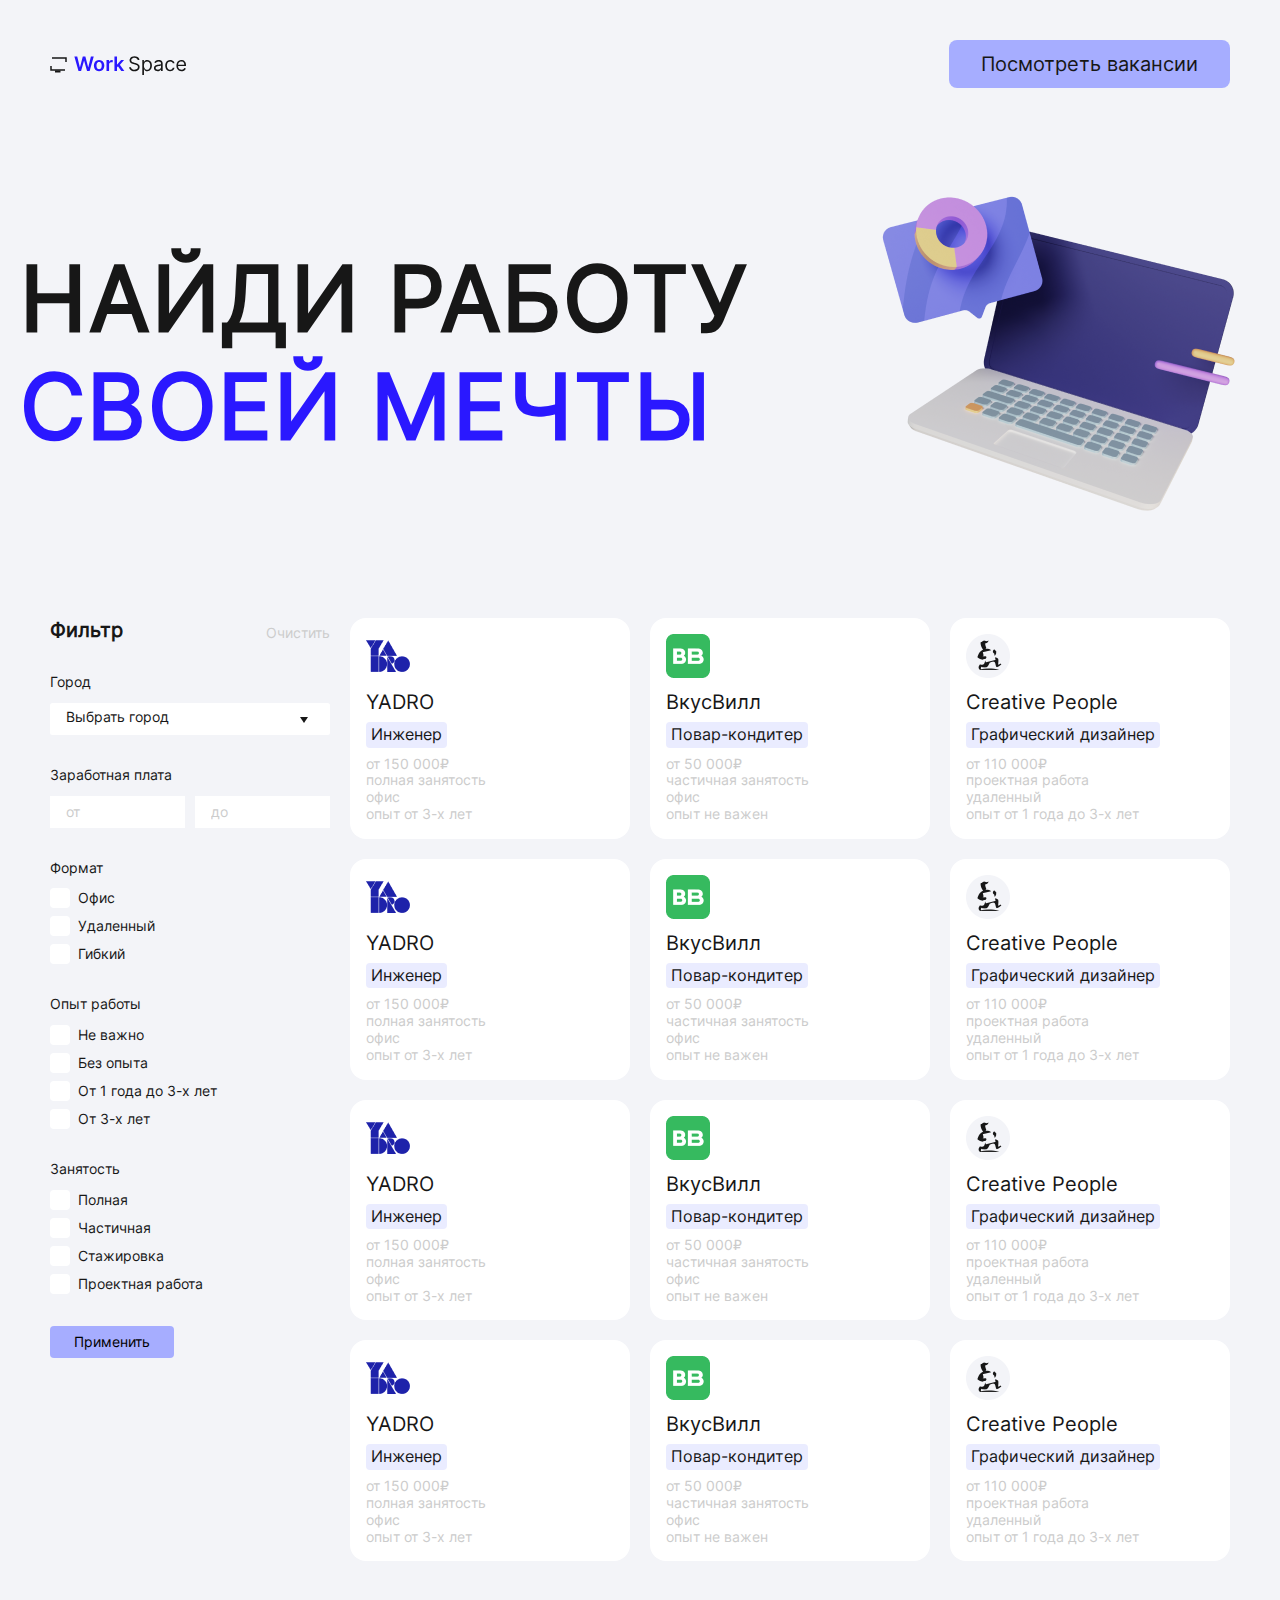
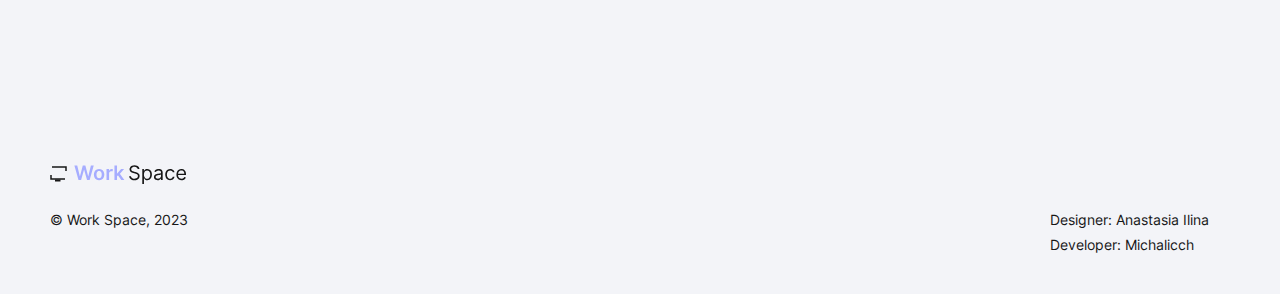
==== index.html @ 9c49b5b4 "Сделаны стили для чекбоксов и правки" ====
<!DOCTYPE html>
<html lang="ru">

<head>
	<meta charset="UTF-8">
	<meta http-equiv="X-UA-Compatible" content="IE=edge">
	<meta name="viewport" content="width=device-width, initial-scale=1.0">
	<title>Work Space</title>
	<style id="preload">
		body {
			position: relative;
		}

		body::before {
			content: '';
			position: fixed;
			z-index: 9998;
			inset: 0;
			background-color: rgb(255, 255, 255, 0.9);
		}

		body::after {
			content: '';
			position: fixed;
			z-index: 9999;
			inset: 0;
			background-color: rgb(255, 255, 255, 0.7);
			background-image: url('./img/preloader.svg');
			background-position: center;
			background-size: 10%;
			background-repeat: no-repeat;
			animation: rotate 0.5s infinite linear;

		}

		@keyframes rotate {
			0% {
				transform: rotate(0deg);
			}

			100% {
				transform: rotate(360deg);
			}
		}
	</style>

	<link rel="stylesheet" href="./CSS/index.css">
	<script src="./js/preload.js" defer></script>
	<script src="./js/choices.min.js" defer></script>
	<script src="./js/script.js" defer></script>
	<script src="./js/modal.js" defer></script>
</head>

<body>
	<header class="header">
		<div class="container header__container">
			<img class="header__logo" src="./img/logo.svg" alt="Логотип WorkSpace">
			<a class="header__link" href="#vacancies">Посмотреть вакансии</a>
		</div>
	</header>

	<main class="main">
		<section class="hero">
			<div class="container  hero__container">
				<h1 class="hero__title">НАЙДИ РАБОТУ
					<span class="blue-text">СВОЕЙ МЕЧТЫ</span>
				</h1>
			</div>
		</section>

		<div class="vacancies" id="vacancies">
			<div class="container vacancies__container">
				<button class="vacancies__filter-btn">Фильтр</button>
				<section class="vacancies__filter filter">
					<h2 class="filter__title">Фильтр</h2>

					<form action="" class="filter__form">
						<fieldset class="filter__fieldset">
							<legend class="filter__legend">Город</legend>
							<select name="city" id="city" class="filter__select">
								<option>Выбрать город</option>
								<option>Москва</option>
								<option>Санкт-Петербург</option>
								<option>Краснодар</option>
								<option>Новороссийск</option>
							</select>
						</fieldset>

						<fieldset class="filter__fieldset">
							<legend class="filter__legend">Заработная плата</legend>
							<div class="input__wrapper">
								<input class="filter__input" type="number" name="pay-from" placeholder="от">
								<input class="filter__input" type="number" name="pay-to" placeholder="до">
							</div>
						</fieldset>

						<div class="filter__checkboxes">
							<fieldset class="filter__fieldset">
								<legend class="filter__legend">Формат</legend>
								<label for="" class="filter__label checkbox">
									<input class="checkbox__input" type="checkbox" name="format" value="Офис">Офис
								</label>
								<label for="" class="filter__label checkbox">
									<input class="checkbox__input" type="checkbox" name="format" value="Удаленный">Удаленный
								</label>
								<label for="" class="filter__label checkbox">
									<input class="checkbox__input" type="checkbox" name="format" value="Гибкий">Гибкий
								</label>
							</fieldset>

							<fieldset class="filter__fieldset">
								<legend class="filter__legend">Опыт работы</legend>
								<label for="" class="filter__label checkbox">
									<input class="checkbox__input" type="checkbox" name="experience" value="Не важно">Не важно
								</label>
								<label for="" class="filter__label checkbox">
									<input class="checkbox__input" type="checkbox" name="experience" value="Без опыта">Без опыта
								</label>
								<label for="" class="filter__label checkbox">
									<input class="checkbox__input" type="checkbox" name="experience" value="От 1 года до 3-х лет">От 1
									года до 3-х лет
								</label>
								<label for="" class="filter__label checkbox">
									<input class="checkbox__input" type="checkbox" name="experience" value="От 3-х лет">От 3-х лет
								</label>
							</fieldset>

							<fieldset class="filter__fieldset">
								<legend class="filter__legend">Занятость</legend>
								<label for="" class="filter__label checkbox">
									<input class="checkbox__input" type="checkbox" name="type" value="Полная">Полная
								</label>
								<label for="" class="filter__label checkbox">
									<input class="checkbox__input" type="checkbox" name="type value=" Частичная">Частичная
								</label>
								<label for="" class="filter__label checkbox">
									<input class="checkbox__input" type="checkbox" name="type" value="Стажировка">Стажировка
								</label>
								<label for="" class="filter__label checkbox">
									<input class="checkbox__input" type="checkbox" name="type" value="Проектная работа">Проектная работа
								</label>
							</fieldset>
						</div>
						<div class="filter__buttons">
							<button class="filter__button" type="submit">Применить</button>
							<button class="filter__reset" type="reset">Очистить</button>
						</div>

					</form>
				</section>

				<section class="vacancies__cards cards">
					<h2 class="cards__title visually-hidden">Список вакансий</h2>
					<ul class="cards__list">
						<li class="cards__item">
							<article class="vacancy" tabindex="0">
								<img class="vacancy__img" src="./img/card_logo_1.png" alt="Логотип компании YADRO">
								<p class="vacancy__company">YADRO</p>
								<h3 class="vacancy__title">Инженер</h3>
								<ul class="vacancy__fields">
									<li class="vacancy__field">от 150 000₽</li>
									<li class="vacancy__field">полная занятость</li>
									<li class="vacancy__field">офис</li>
									<li class="vacancy__field">опыт от 3-х лет</li>
								</ul>
							</article>
						</li>

						<li class="cards__item">
							<article class="vacancy" tabindex="0">
								<img class="vacancy__img" src="./img/card_logo_2.png" alt="Логотип компании YADRO">
								<p class="vacancy__company">ВкусВилл</p>
								<h3 class="vacancy__title">Повар-кондитер</h3>
								<ul class="vacancy__fields">
									<li class="vacancy__field">от 50 000₽</li>
									<li class="vacancy__field">частичная занятость</li>
									<li class="vacancy__field">офис</li>
									<li class="vacancy__field">опыт не важен</li>
								</ul>
							</article>
						</li>

						<li class="cards__item">
							<article class="vacancy" tabindex="0">
								<img class="vacancy__img" src="./img/card_logo_3.png" alt="Логотип компании YADRO">
								<p class="vacancy__company">Creative People</p>
								<h3 class="vacancy__title">Графический дизайнер</h3>
								<ul class="vacancy__fields">
									<li class="vacancy__field">от 110 000₽</li>
									<li class="vacancy__field">проектная работа</li>
									<li class="vacancy__field">удаленный</li>
									<li class="vacancy__field">опыт от 1 года до 3-х лет </li>
								</ul>
							</article>
						</li>

						<li class="cards__item">
							<article class="vacancy" tabindex="0">
								<img class="vacancy__img" src="./img/card_logo_1.png" alt="Логотип компании YADRO">
								<p class="vacancy__company">YADRO</p>
								<h3 class="vacancy__title">Инженер</h3>
								<ul class="vacancy__fields">
									<li class="vacancy__field">от 150 000₽</li>
									<li class="vacancy__field">полная занятость</li>
									<li class="vacancy__field">офис</li>
									<li class="vacancy__field">опыт от 3-х лет</li>
								</ul>
							</article>
						</li>

						<li class="cards__item">
							<article class="vacancy" tabindex="0">
								<img class="vacancy__img" src="./img/card_logo_2.png" alt="Логотип компании YADRO">
								<p class="vacancy__company">ВкусВилл</p>
								<h3 class="vacancy__title">Повар-кондитер</h3>
								<ul class="vacancy__fields">
									<li class="vacancy__field">от 50 000₽</li>
									<li class="vacancy__field">частичная занятость</li>
									<li class="vacancy__field">офис</li>
									<li class="vacancy__field">опыт не важен</li>
								</ul>
							</article>
						</li>

						<li class="cards__item">
							<article class="vacancy" tabindex="0">
								<img class="vacancy__img" src="./img/card_logo_3.png" alt="Логотип компании YADRO">
								<p class="vacancy__company">Creative People</p>
								<h3 class="vacancy__title">Графический дизайнер</h3>
								<ul class="vacancy__fields">
									<li class="vacancy__field">от 110 000₽</li>
									<li class="vacancy__field">проектная работа</li>
									<li class="vacancy__field">удаленный</li>
									<li class="vacancy__field">опыт от 1 года до 3-х лет </li>
								</ul>
							</article>
						</li>

						<li class="cards__item">
							<article class="vacancy" tabindex="0">
								<img class="vacancy__img" src="./img/card_logo_1.png" alt="Логотип компании YADRO">
								<p class="vacancy__company">YADRO</p>
								<h3 class="vacancy__title">Инженер</h3>
								<ul class="vacancy__fields">
									<li class="vacancy__field">от 150 000₽</li>
									<li class="vacancy__field">полная занятость</li>
									<li class="vacancy__field">офис</li>
									<li class="vacancy__field">опыт от 3-х лет</li>
								</ul>
							</article>
						</li>

						<li class="cards__item">
							<article class="vacancy" tabindex="0">
								<img class="vacancy__img" src="./img/card_logo_2.png" alt="Логотип компании YADRO">
								<p class="vacancy__company">ВкусВилл</p>
								<h3 class="vacancy__title">Повар-кондитер</h3>
								<ul class="vacancy__fields">
									<li class="vacancy__field">от 50 000₽</li>
									<li class="vacancy__field">частичная занятость</li>
									<li class="vacancy__field">офис</li>
									<li class="vacancy__field">опыт не важен</li>
								</ul>
							</article>
						</li>

						<li class="cards__item">
							<article class="vacancy" tabindex="0">
								<img class="vacancy__img" src="./img/card_logo_3.png" alt="Логотип компании YADRO">
								<p class="vacancy__company">Creative People</p>
								<h3 class="vacancy__title">Графический дизайнер</h3>
								<ul class="vacancy__fields">
									<li class="vacancy__field">от 110 000₽</li>
									<li class="vacancy__field">проектная работа</li>
									<li class="vacancy__field">удаленный</li>
									<li class="vacancy__field">опыт от 1 года до 3-х лет </li>
								</ul>
							</article>
						</li>
						<li class="cards__item">
							<article class="vacancy" tabindex="0">
								<img class="vacancy__img" src="./img/card_logo_1.png" alt="Логотип компании YADRO">
								<p class="vacancy__company">YADRO</p>
								<h3 class="vacancy__title">Инженер</h3>
								<ul class="vacancy__fields">
									<li class="vacancy__field">от 150 000₽</li>
									<li class="vacancy__field">полная занятость</li>
									<li class="vacancy__field">офис</li>
									<li class="vacancy__field">опыт от 3-х лет</li>
								</ul>
							</article>
						</li>

						<li class="cards__item">
							<article class="vacancy" tabindex="0">
								<img class="vacancy__img" src="./img/card_logo_2.png" alt="Логотип компании YADRO">
								<p class="vacancy__company">ВкусВилл</p>
								<h3 class="vacancy__title">Повар-кондитер</h3>
								<ul class="vacancy__fields">
									<li class="vacancy__field">от 50 000₽</li>
									<li class="vacancy__field">частичная занятость</li>
									<li class="vacancy__field">офис</li>
									<li class="vacancy__field">опыт не важен</li>
								</ul>
							</article>
						</li>

						<li class="cards__item">
							<article class="vacancy" tabindex="0">
								<img class="vacancy__img" src="./img/card_logo_3.png" alt="Логотип компании YADRO">
								<p class="vacancy__company">Creative People</p>
								<h3 class="vacancy__title">Графический дизайнер</h3>
								<ul class="vacancy__fields">
									<li class="vacancy__field">от 110 000₽</li>
									<li class="vacancy__field">проектная работа</li>
									<li class="vacancy__field">удаленный</li>
									<li class="vacancy__field">опыт от 1 года до 3-х лет </li>
								</ul>
							</article>
						</li>
					</ul>





				</section>
			</div>

		</div>

	</main>

	<footer class="footer">
		<div class="container footer__container">

			<img class="footer__logo" src="./img/footer_logo.svg" alt="">
			<p class="footer__copyright">© Work Space, 2023</p>

			<ul class="footer__contacts">
				<li class="footer__contact">Designer: <a class="footer__link" href="#">Anastasia Ilina</a></li>
				<li class="footer__contact">Developer: <a class="footer__link" href="#">Michalicch</a></li>
			</ul>
		</div>

	</footer>
	<!-- Вариант верстки под флекс -->
	<!-- <footer class="footer">
		<div class="container footer__container">
			<div class="logo__wrapper">
				<img class="footer__logo" src="./img/footer_logo.svg" alt="">
				<p class="footer__copyright">© Work Space, 2023</p>
			</div>
			<ul class="footer__contacts">
				<li class="footer__contact">Designer: <a class="footer__link" href="#">Anastasia Ilina</a></li>
				<li class="footer__contact">Developer: <a class="footer__link" href="#">Michalicch</a></li>
			</ul>
		</div>
	</footer> -->
	<div class="modal">
		<div class="modal__body">
			<article class="modal__vacancy" tabindex="0">
				<div class="vacancy__title-wrapper">
					<img class="modal__img" src="./img/card_logo_3.png" alt="Логотип компании YADRO">
					<div class="title-wrapper">
						<p class="title__company">Creative People</p>
						<h3 class="vacancy__skill">Графический дизайнер</h3>
					</div>

				</div>
				<div class="vacancy__content-wrapper">
					<div class="content__description">
						<p class="description__text">Привет. Мы в CreativePeople ищем middle графического дизайнера в свою дизайн
							команду. Удаленно, из любой точки нашей страны, где у вас будет хороший интернет. Опыт работы в разработке
							логотипов, фирменных стилей обязателен.
						</p>
						<p class="description__text">У нас в портфолио много крупных российских компаний, с некоторыми мы работаем
							уже
							много лет и делаем самые разные проекты, от сайтов до мобильных приложений.</p>
					</div>
					<ul class="vacancy__mfields">
						<li class="vacancy__mfield">от 110 000₽</li>
						<li class="vacancy__mfield">проектная работа</li>
						<li class="vacancy__mfield">удаленный</li>
						<li class="vacancy__mfield">опыт от 1 года до 3-х лет</li>
						<li class="vacancy__mfield">Москва</li>
					</ul>
				</div>
				<p class="email__link">Отправляйте резюме на <a
						href="mailto:creativepeople@gmail.com">CreativePeople@gmail.com</a></p>
			</article>
		</div>
	</div>




</body>

</html>
---- CSS/index.css ----
@import "./normalize.css";
@import "./choices.min.css";
@import "./style.css";
@import "./header.css";
@import "./hero.css";
@import "./vacancies.css";
@import "./filter.css";
@import "./choices.css";
@import "./checkbox.css";
@import "./cards.css";
@import "./vacancy.css";
@import "./footer.css";
@import "./modal.css";
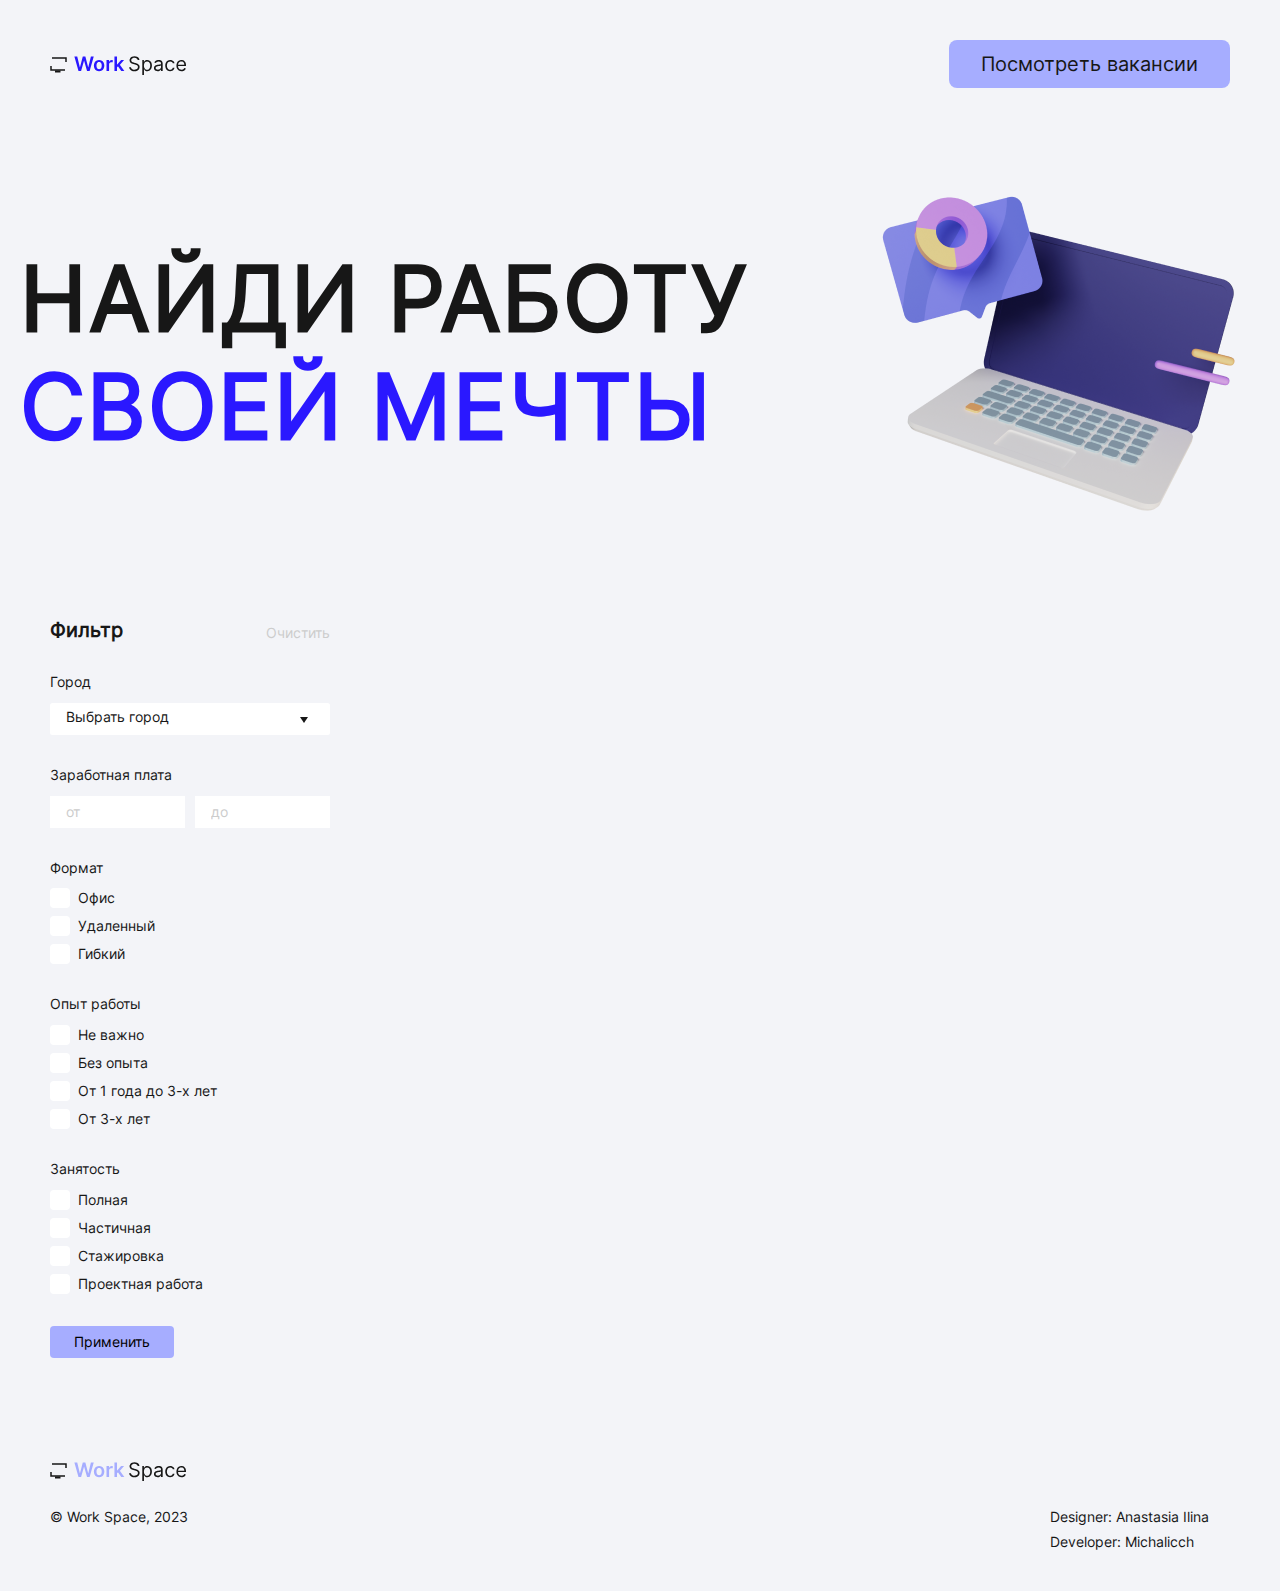
==== commit c43d0e4b: "Получение вакансий с сервера и выгрузка на страницу" ====
--- a/index.html
+++ b/index.html
@@ -152,7 +152,7 @@
 				<section class="vacancies__cards cards">
 					<h2 class="cards__title visually-hidden">Список вакансий</h2>
 					<ul class="cards__list">
-						<li class="cards__item">
+						<!-- <li class="cards__item">
 							<article class="vacancy" tabindex="0">
 								<img class="vacancy__img" src="./img/card_logo_1.png" alt="Логотип компании YADRO">
 								<p class="vacancy__company">YADRO</p>
@@ -317,7 +317,7 @@
 									<li class="vacancy__field">опыт от 1 года до 3-х лет </li>
 								</ul>
 							</article>
-						</li>
+						</li> -->
 					</ul>
 
 
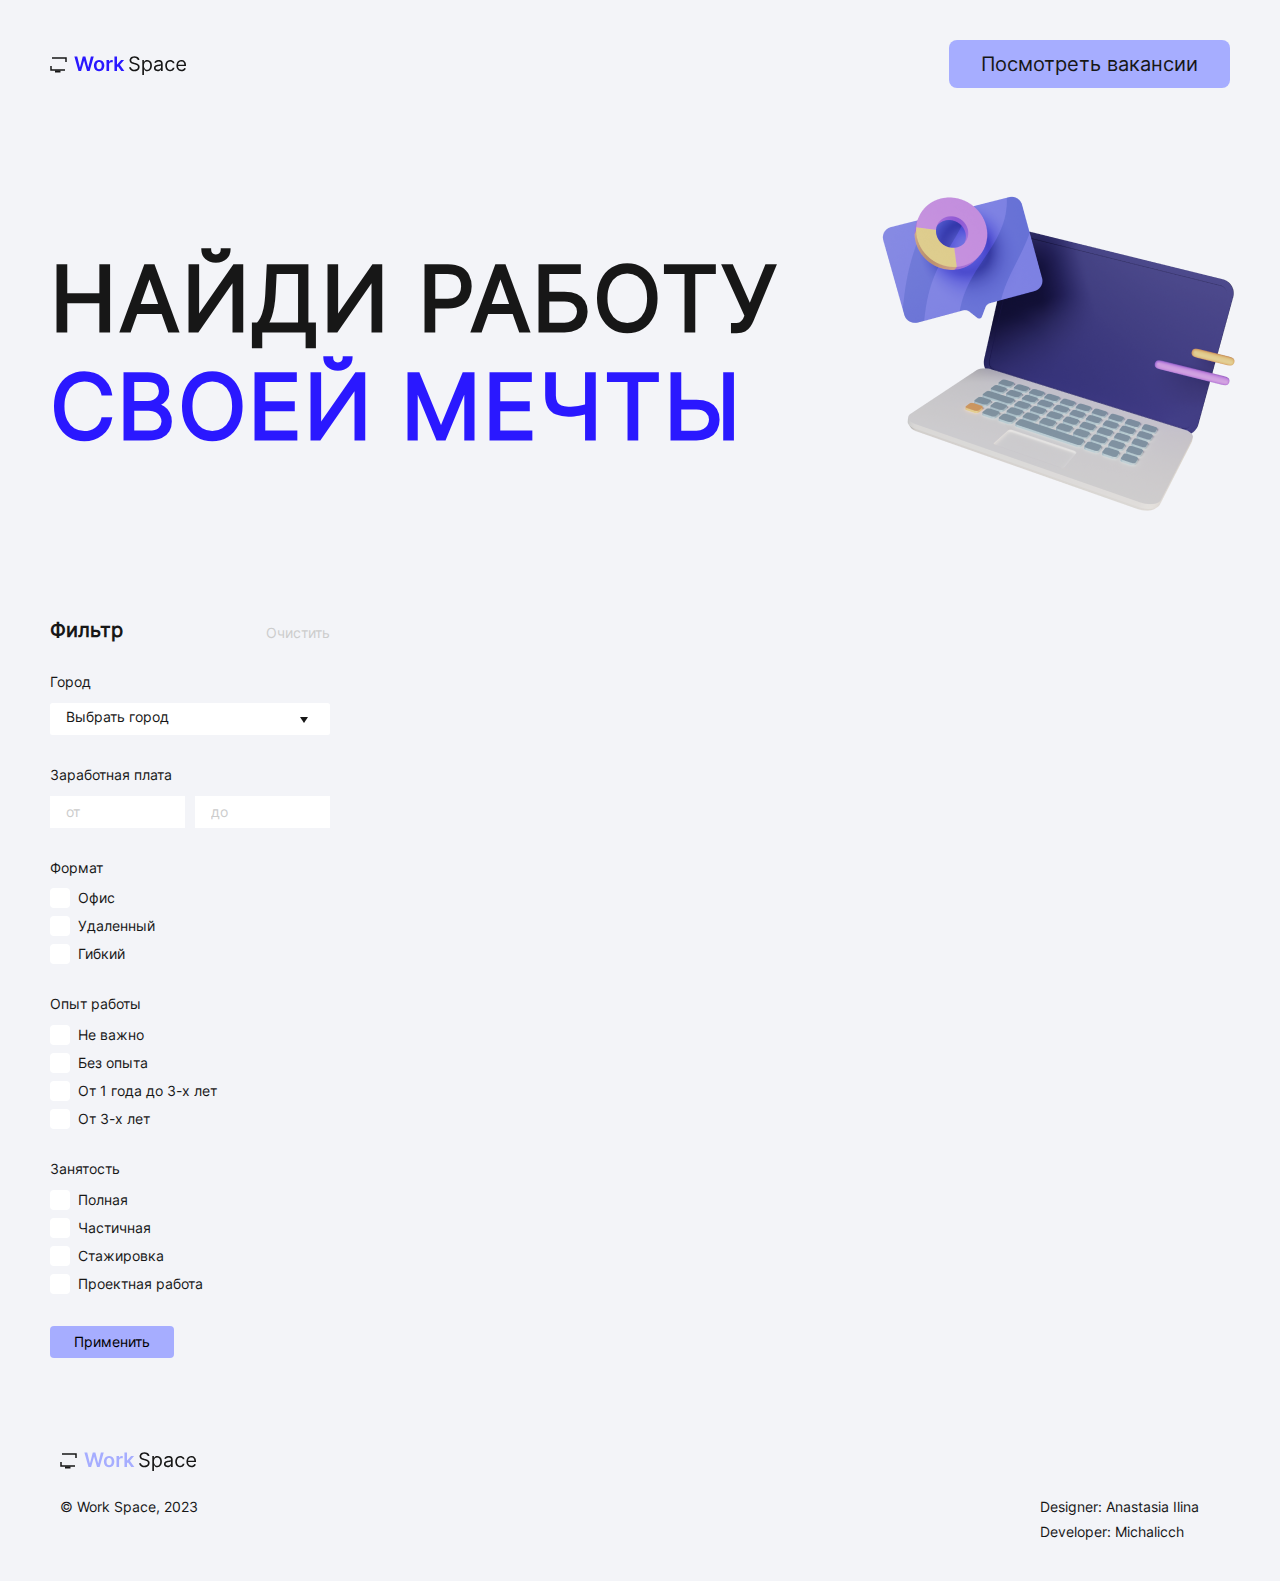
==== commit 80ce37b1: "Сделан адаптив сайта" ====
--- a/index.html
+++ b/index.html
@@ -70,7 +70,7 @@
 
 		<div class="vacancies" id="vacancies">
 			<div class="container vacancies__container">
-				<button class="vacancies__filter-btn">Фильтр</button>
+				<button class="vacancies__filter-btn blue-text">Фильтр</button>
 				<section class="vacancies__filter filter">
 					<h2 class="filter__title">Фильтр</h2>
 
@@ -79,10 +79,10 @@
 							<legend class="filter__legend">Город</legend>
 							<select name="city" id="city" class="filter__select">
 								<option>Выбрать город</option>
-								<option>Москва</option>
+								<!-- <option>Москва</option>
 								<option>Санкт-Петербург</option>
 								<option>Краснодар</option>
-								<option>Новороссийск</option>
+								<option>Новороссийск</option> -->
 							</select>
 						</fieldset>
 
@@ -151,179 +151,7 @@
 
 				<section class="vacancies__cards cards">
 					<h2 class="cards__title visually-hidden">Список вакансий</h2>
-					<ul class="cards__list">
-						<!-- <li class="cards__item">
-							<article class="vacancy" tabindex="0">
-								<img class="vacancy__img" src="./img/card_logo_1.png" alt="Логотип компании YADRO">
-								<p class="vacancy__company">YADRO</p>
-								<h3 class="vacancy__title">Инженер</h3>
-								<ul class="vacancy__fields">
-									<li class="vacancy__field">от 150 000₽</li>
-									<li class="vacancy__field">полная занятость</li>
-									<li class="vacancy__field">офис</li>
-									<li class="vacancy__field">опыт от 3-х лет</li>
-								</ul>
-							</article>
-						</li>
-
-						<li class="cards__item">
-							<article class="vacancy" tabindex="0">
-								<img class="vacancy__img" src="./img/card_logo_2.png" alt="Логотип компании YADRO">
-								<p class="vacancy__company">ВкусВилл</p>
-								<h3 class="vacancy__title">Повар-кондитер</h3>
-								<ul class="vacancy__fields">
-									<li class="vacancy__field">от 50 000₽</li>
-									<li class="vacancy__field">частичная занятость</li>
-									<li class="vacancy__field">офис</li>
-									<li class="vacancy__field">опыт не важен</li>
-								</ul>
-							</article>
-						</li>
-
-						<li class="cards__item">
-							<article class="vacancy" tabindex="0">
-								<img class="vacancy__img" src="./img/card_logo_3.png" alt="Логотип компании YADRO">
-								<p class="vacancy__company">Creative People</p>
-								<h3 class="vacancy__title">Графический дизайнер</h3>
-								<ul class="vacancy__fields">
-									<li class="vacancy__field">от 110 000₽</li>
-									<li class="vacancy__field">проектная работа</li>
-									<li class="vacancy__field">удаленный</li>
-									<li class="vacancy__field">опыт от 1 года до 3-х лет </li>
-								</ul>
-							</article>
-						</li>
-
-						<li class="cards__item">
-							<article class="vacancy" tabindex="0">
-								<img class="vacancy__img" src="./img/card_logo_1.png" alt="Логотип компании YADRO">
-								<p class="vacancy__company">YADRO</p>
-								<h3 class="vacancy__title">Инженер</h3>
-								<ul class="vacancy__fields">
-									<li class="vacancy__field">от 150 000₽</li>
-									<li class="vacancy__field">полная занятость</li>
-									<li class="vacancy__field">офис</li>
-									<li class="vacancy__field">опыт от 3-х лет</li>
-								</ul>
-							</article>
-						</li>
-
-						<li class="cards__item">
-							<article class="vacancy" tabindex="0">
-								<img class="vacancy__img" src="./img/card_logo_2.png" alt="Логотип компании YADRO">
-								<p class="vacancy__company">ВкусВилл</p>
-								<h3 class="vacancy__title">Повар-кондитер</h3>
-								<ul class="vacancy__fields">
-									<li class="vacancy__field">от 50 000₽</li>
-									<li class="vacancy__field">частичная занятость</li>
-									<li class="vacancy__field">офис</li>
-									<li class="vacancy__field">опыт не важен</li>
-								</ul>
-							</article>
-						</li>
-
-						<li class="cards__item">
-							<article class="vacancy" tabindex="0">
-								<img class="vacancy__img" src="./img/card_logo_3.png" alt="Логотип компании YADRO">
-								<p class="vacancy__company">Creative People</p>
-								<h3 class="vacancy__title">Графический дизайнер</h3>
-								<ul class="vacancy__fields">
-									<li class="vacancy__field">от 110 000₽</li>
-									<li class="vacancy__field">проектная работа</li>
-									<li class="vacancy__field">удаленный</li>
-									<li class="vacancy__field">опыт от 1 года до 3-х лет </li>
-								</ul>
-							</article>
-						</li>
-
-						<li class="cards__item">
-							<article class="vacancy" tabindex="0">
-								<img class="vacancy__img" src="./img/card_logo_1.png" alt="Логотип компании YADRO">
-								<p class="vacancy__company">YADRO</p>
-								<h3 class="vacancy__title">Инженер</h3>
-								<ul class="vacancy__fields">
-									<li class="vacancy__field">от 150 000₽</li>
-									<li class="vacancy__field">полная занятость</li>
-									<li class="vacancy__field">офис</li>
-									<li class="vacancy__field">опыт от 3-х лет</li>
-								</ul>
-							</article>
-						</li>
-
-						<li class="cards__item">
-							<article class="vacancy" tabindex="0">
-								<img class="vacancy__img" src="./img/card_logo_2.png" alt="Логотип компании YADRO">
-								<p class="vacancy__company">ВкусВилл</p>
-								<h3 class="vacancy__title">Повар-кондитер</h3>
-								<ul class="vacancy__fields">
-									<li class="vacancy__field">от 50 000₽</li>
-									<li class="vacancy__field">частичная занятость</li>
-									<li class="vacancy__field">офис</li>
-									<li class="vacancy__field">опыт не важен</li>
-								</ul>
-							</article>
-						</li>
-
-						<li class="cards__item">
-							<article class="vacancy" tabindex="0">
-								<img class="vacancy__img" src="./img/card_logo_3.png" alt="Логотип компании YADRO">
-								<p class="vacancy__company">Creative People</p>
-								<h3 class="vacancy__title">Графический дизайнер</h3>
-								<ul class="vacancy__fields">
-									<li class="vacancy__field">от 110 000₽</li>
-									<li class="vacancy__field">проектная работа</li>
-									<li class="vacancy__field">удаленный</li>
-									<li class="vacancy__field">опыт от 1 года до 3-х лет </li>
-								</ul>
-							</article>
-						</li>
-						<li class="cards__item">
-							<article class="vacancy" tabindex="0">
-								<img class="vacancy__img" src="./img/card_logo_1.png" alt="Логотип компании YADRO">
-								<p class="vacancy__company">YADRO</p>
-								<h3 class="vacancy__title">Инженер</h3>
-								<ul class="vacancy__fields">
-									<li class="vacancy__field">от 150 000₽</li>
-									<li class="vacancy__field">полная занятость</li>
-									<li class="vacancy__field">офис</li>
-									<li class="vacancy__field">опыт от 3-х лет</li>
-								</ul>
-							</article>
-						</li>
-
-						<li class="cards__item">
-							<article class="vacancy" tabindex="0">
-								<img class="vacancy__img" src="./img/card_logo_2.png" alt="Логотип компании YADRO">
-								<p class="vacancy__company">ВкусВилл</p>
-								<h3 class="vacancy__title">Повар-кондитер</h3>
-								<ul class="vacancy__fields">
-									<li class="vacancy__field">от 50 000₽</li>
-									<li class="vacancy__field">частичная занятость</li>
-									<li class="vacancy__field">офис</li>
-									<li class="vacancy__field">опыт не важен</li>
-								</ul>
-							</article>
-						</li>
-
-						<li class="cards__item">
-							<article class="vacancy" tabindex="0">
-								<img class="vacancy__img" src="./img/card_logo_3.png" alt="Логотип компании YADRO">
-								<p class="vacancy__company">Creative People</p>
-								<h3 class="vacancy__title">Графический дизайнер</h3>
-								<ul class="vacancy__fields">
-									<li class="vacancy__field">от 110 000₽</li>
-									<li class="vacancy__field">проектная работа</li>
-									<li class="vacancy__field">удаленный</li>
-									<li class="vacancy__field">опыт от 1 года до 3-х лет </li>
-								</ul>
-							</article>
-						</li> -->
-					</ul>
-
-
-
-
-
+					<ul class="cards__list"></ul>
 				</section>
 			</div>
 
@@ -344,56 +172,6 @@
 		</div>
 
 	</footer>
-	<!-- Вариант верстки под флекс -->
-	<!-- <footer class="footer">
-		<div class="container footer__container">
-			<div class="logo__wrapper">
-				<img class="footer__logo" src="./img/footer_logo.svg" alt="">
-				<p class="footer__copyright">© Work Space, 2023</p>
-			</div>
-			<ul class="footer__contacts">
-				<li class="footer__contact">Designer: <a class="footer__link" href="#">Anastasia Ilina</a></li>
-				<li class="footer__contact">Developer: <a class="footer__link" href="#">Michalicch</a></li>
-			</ul>
-		</div>
-	</footer> -->
-	<div class="modal">
-		<div class="modal__body">
-			<article class="modal__vacancy" tabindex="0">
-				<div class="vacancy__title-wrapper">
-					<img class="modal__img" src="./img/card_logo_3.png" alt="Логотип компании YADRO">
-					<div class="title-wrapper">
-						<p class="title__company">Creative People</p>
-						<h3 class="vacancy__skill">Графический дизайнер</h3>
-					</div>
-
-				</div>
-				<div class="vacancy__content-wrapper">
-					<div class="content__description">
-						<p class="description__text">Привет. Мы в CreativePeople ищем middle графического дизайнера в свою дизайн
-							команду. Удаленно, из любой точки нашей страны, где у вас будет хороший интернет. Опыт работы в разработке
-							логотипов, фирменных стилей обязателен.
-						</p>
-						<p class="description__text">У нас в портфолио много крупных российских компаний, с некоторыми мы работаем
-							уже
-							много лет и делаем самые разные проекты, от сайтов до мобильных приложений.</p>
-					</div>
-					<ul class="vacancy__mfields">
-						<li class="vacancy__mfield">от 110 000₽</li>
-						<li class="vacancy__mfield">проектная работа</li>
-						<li class="vacancy__mfield">удаленный</li>
-						<li class="vacancy__mfield">опыт от 1 года до 3-х лет</li>
-						<li class="vacancy__mfield">Москва</li>
-					</ul>
-				</div>
-				<p class="email__link">Отправляйте резюме на <a
-						href="mailto:creativepeople@gmail.com">CreativePeople@gmail.com</a></p>
-			</article>
-		</div>
-	</div>
-
-
-
 
 </body>
 
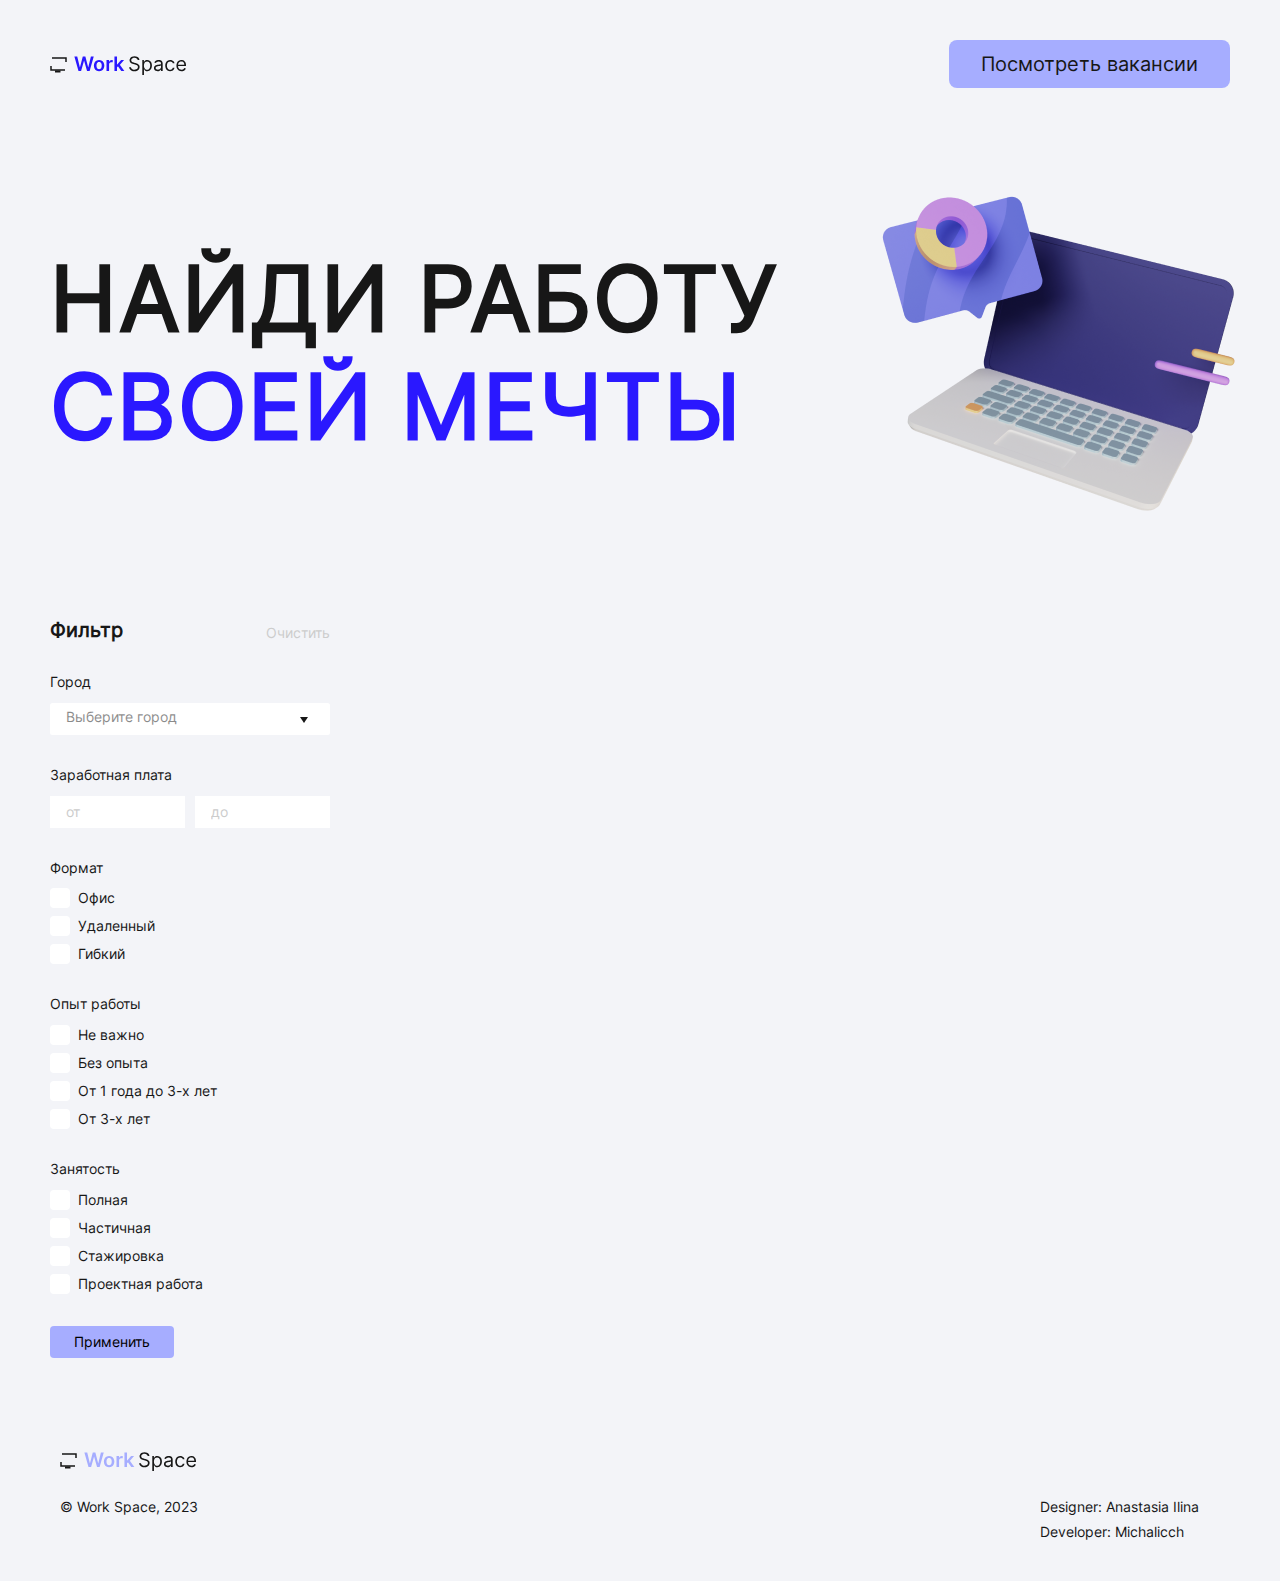
==== commit 95259f2e: "Реализация отправки формы в телеграмм бота" ====
--- a/index.html
+++ b/index.html
@@ -78,7 +78,7 @@
 						<fieldset class="filter__fieldset">
 							<legend class="filter__legend">Город</legend>
 							<select name="city" id="city" class="filter__select">
-								<option>Выбрать город</option>
+								<option value="">Выберите город</option>
 								<!-- <option>Москва</option>
 								<option>Санкт-Петербург</option>
 								<option>Краснодар</option>
@@ -158,7 +158,7 @@
 		</div>
 
 	</main>
-
+	
 	<footer class="footer">
 		<div class="container footer__container">
 
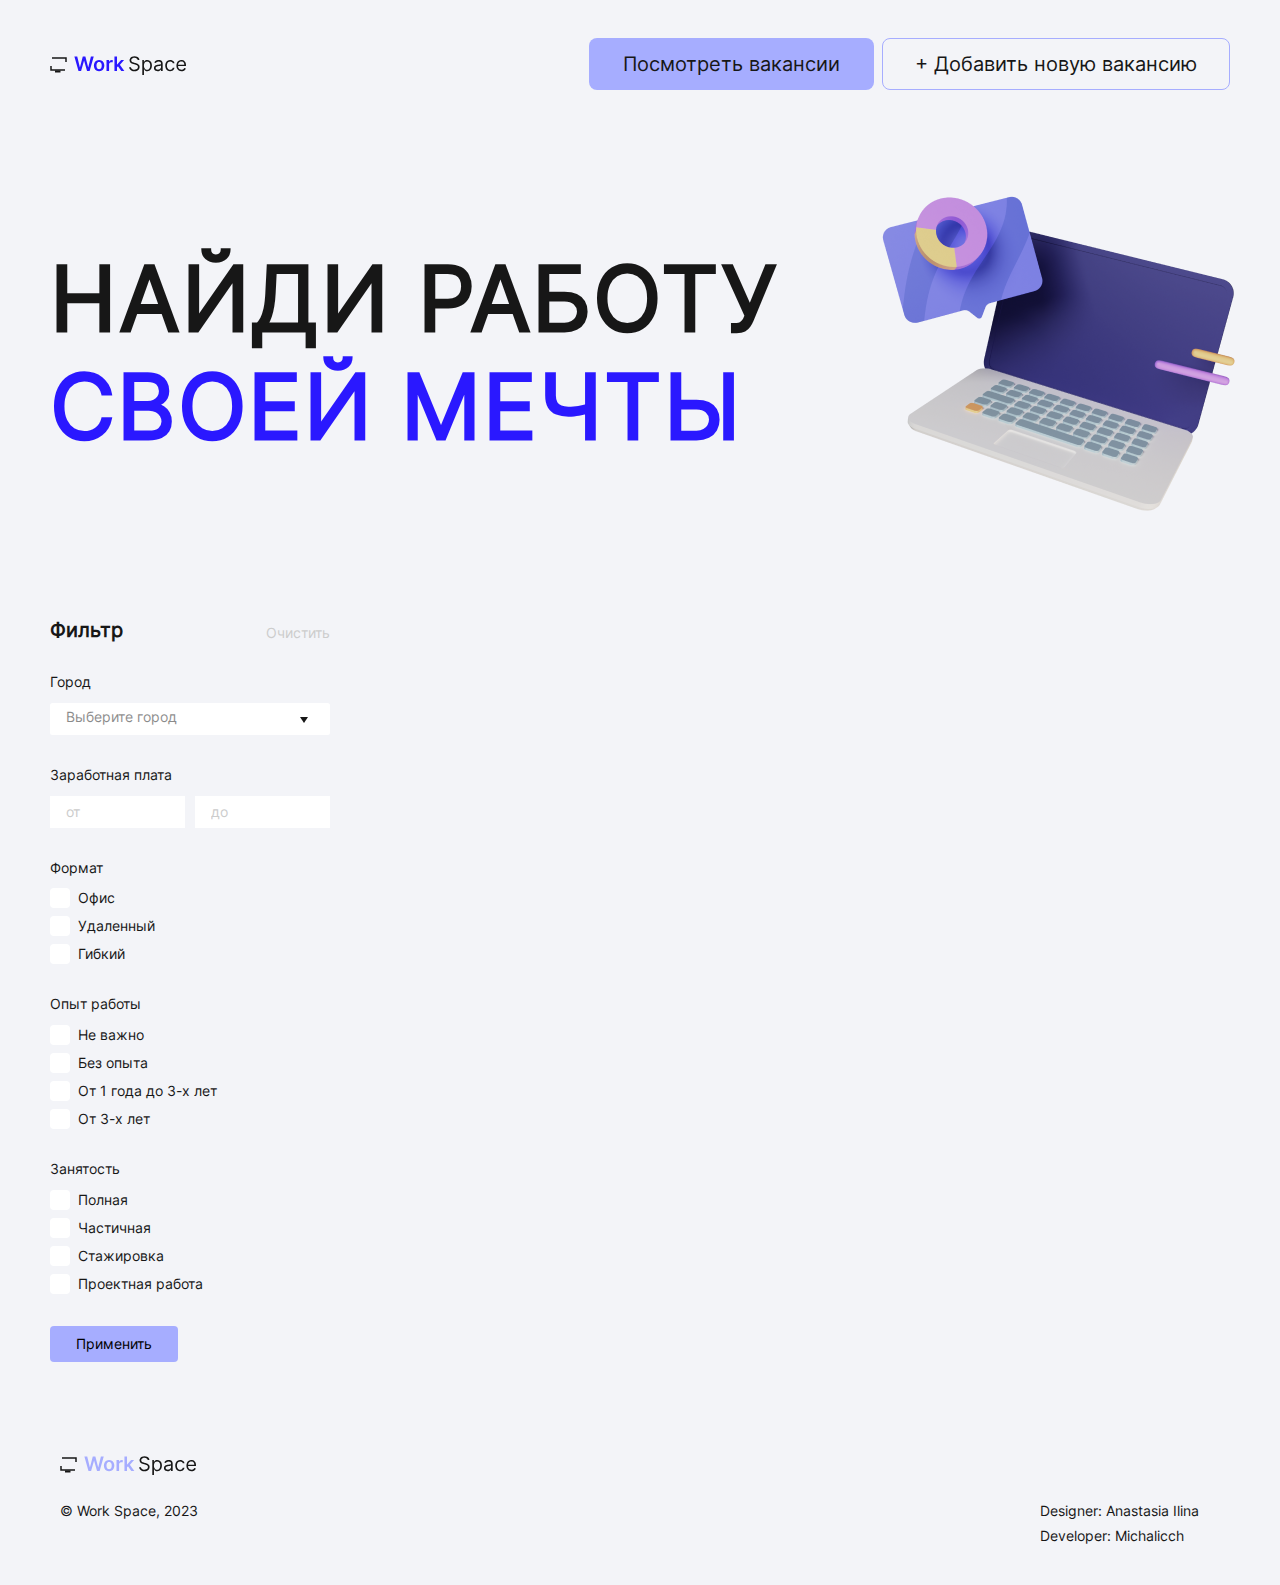
==== commit edc99cf8: "Добавление стилей странице работодателя" ====
--- a/index.html
+++ b/index.html
@@ -55,7 +55,10 @@
 	<header class="header">
 		<div class="container header__container">
 			<img class="header__logo" src="./img/logo.svg" alt="Логотип WorkSpace">
-			<a class="header__link" href="#vacancies">Посмотреть вакансии</a>
+			<div class="header__links">
+				<a class="header__link" href="#vacancies">Посмотреть вакансии</a>
+				<a class="header__link header__link_o" href="./employer.html">+ Добавить новую вакансию</a>
+			</div>
 		</div>
 	</header>
 
@@ -158,7 +161,7 @@
 		</div>
 
 	</main>
-	
+
 	<footer class="footer">
 		<div class="container footer__container">
 
--- a/CSS/index.css
+++ b/CSS/index.css
@@ -11,3 +11,6 @@
 @import "./vacancy.css";
 @import "./footer.css";
 @import "./modal.css";
+@import "./eployer.css";
+@import "./radio.css";
+@import "./file.css";
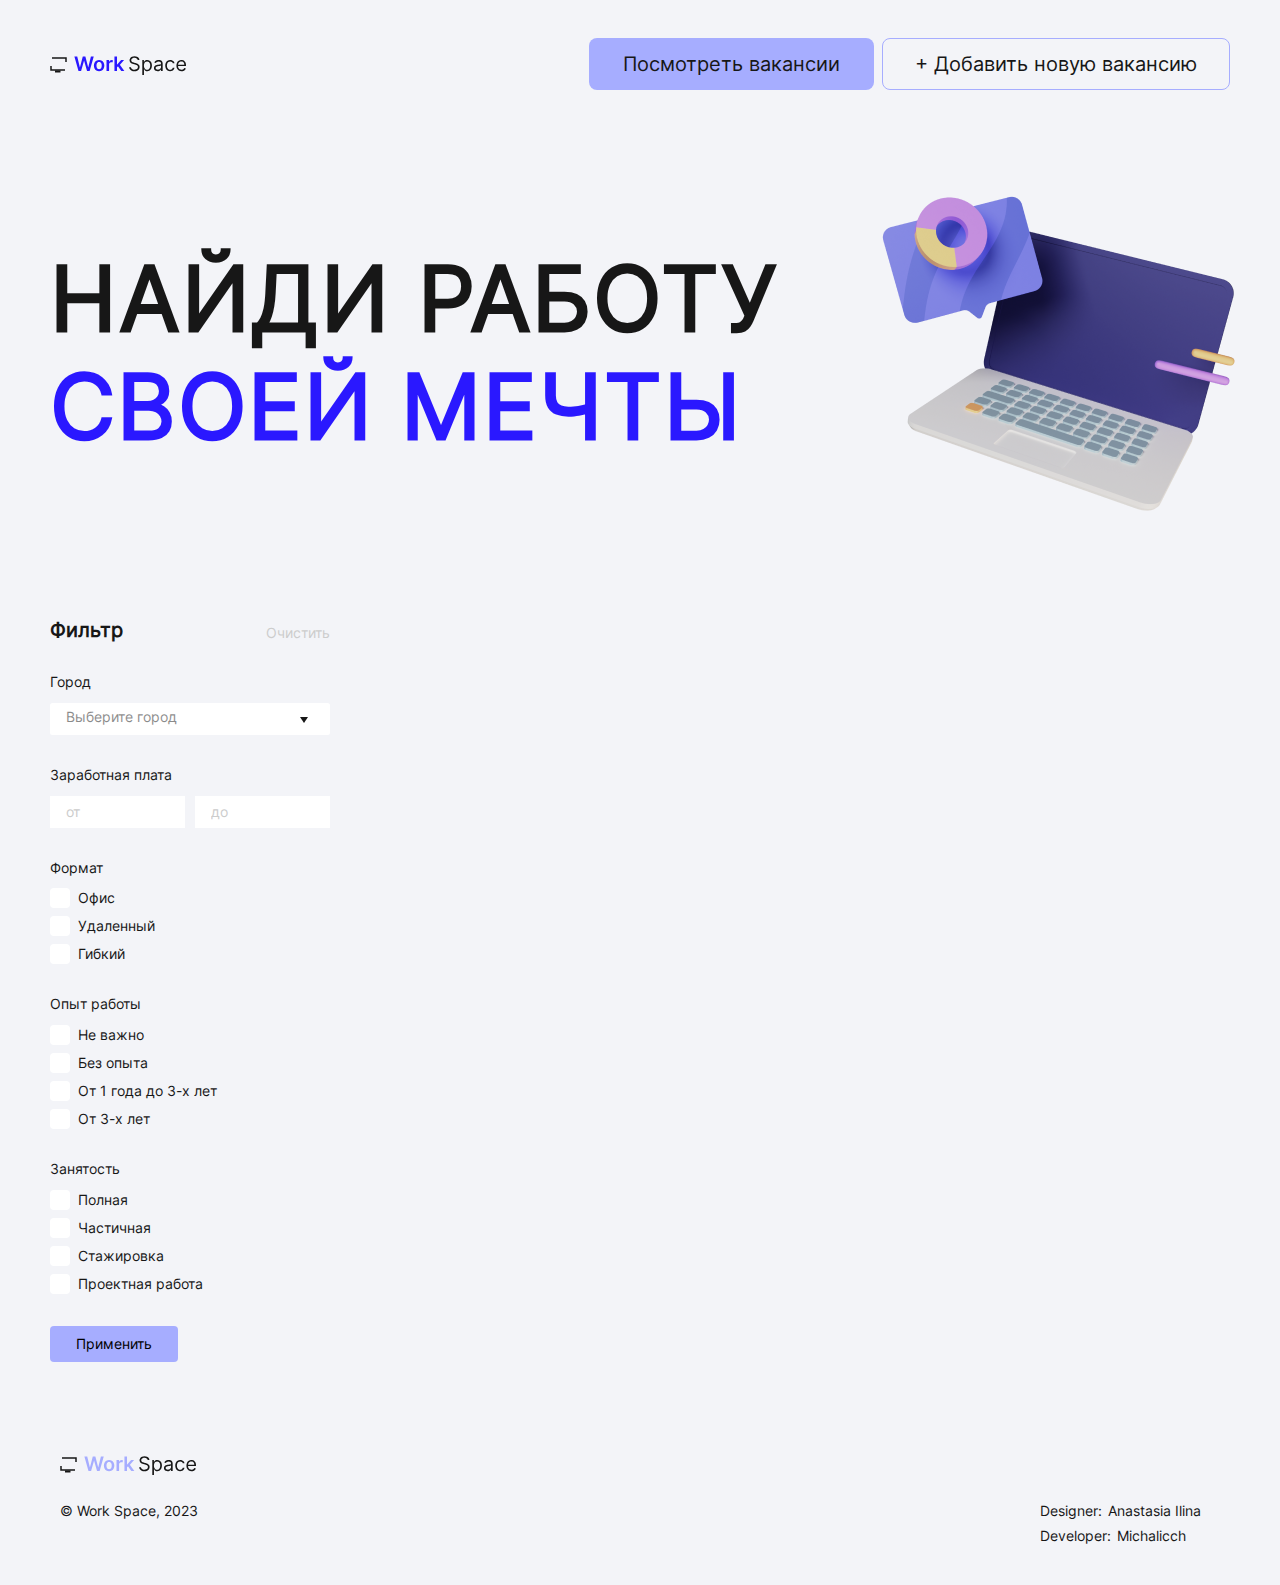
==== commit b98e21d3: "Разбивка js кода на модули" ====
--- a/index.html
+++ b/index.html
@@ -47,8 +47,7 @@
 	<link rel="stylesheet" href="./CSS/index.css">
 	<script src="./js/preload.js" defer></script>
 	<script src="./js/choices.min.js" defer></script>
-	<script src="./js/script.js" defer></script>
-	<script src="./js/modal.js" defer></script>
+	<script src="./js/script.js" type="module"></script>	
 </head>
 
 <body>
--- a/CSS/index.css
+++ b/CSS/index.css
@@ -11,6 +11,6 @@
 @import "./vacancy.css";
 @import "./footer.css";
 @import "./modal.css";
-@import "./eployer.css";
+@import "./employer.css";
 @import "./radio.css";
 @import "./file.css";
